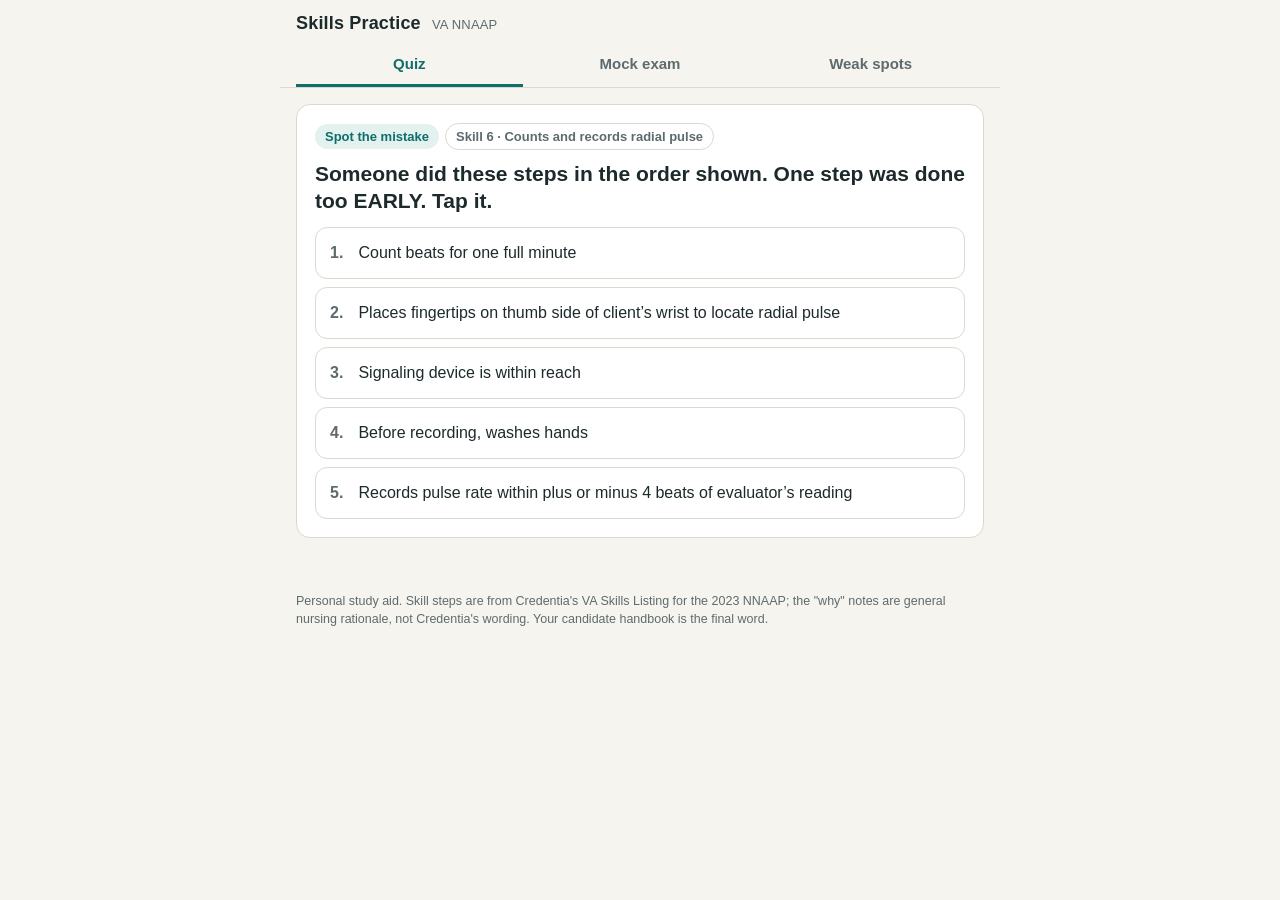
==== index.html @ c7c6305c "Nurse aide skills practice site: quiz, weak-spot tracking, mock exam Co-Authored-By: Claude Fable 5." ====
<!DOCTYPE html>
<html lang="en">
<head>
<meta charset="utf-8">
<meta name="viewport" content="width=device-width, initial-scale=1, viewport-fit=cover">
<meta name="apple-mobile-web-app-capable" content="yes">
<meta name="mobile-web-app-capable" content="yes">
<meta name="apple-mobile-web-app-title" content="Skills Practice">
<meta name="apple-mobile-web-app-status-bar-style" content="default">
<meta name="theme-color" content="#f6f4ef" media="(prefers-color-scheme: light)">
<meta name="theme-color" content="#141a1b" media="(prefers-color-scheme: dark)">
<link rel="apple-touch-icon" href="icon-180.png">
<meta name="robots" content="noindex, nofollow">
<title>Nurse Aide Skills Practice</title>
<link rel="stylesheet" href="style.css">
</head>
<body>
<header class="top">
  <div class="brand">Skills Practice <span>VA NNAAP</span></div>
  <nav>
    <button data-view="quiz" class="on">Quiz</button>
    <button data-view="mock">Mock exam</button>
    <button data-view="progress">Weak spots</button>
  </nav>
</header>
<main id="app" aria-live="polite"></main>
<footer>Personal study aid. Skill steps are from Credentia's VA Skills Listing for the 2023 NNAAP; the "why" notes are general nursing rationale, not Credentia's wording. Your candidate handbook is the final word.</footer>
<script src="data/skills.js"></script>
<script src="app.js"></script>
</body>
</html>
---- style.css ----
:root{
  --bg:#f6f4ef; --card:#ffffff; --ink:#1d2a2c; --muted:#5d6b6e; --line:#dcd8cf;
  --accent:#0f6e6a; --accent-ink:#ffffff; --soft:#e3f1ef;
  --good:#1f7a45; --good-bg:#e4f4ea; --bad:#a63a2b; --bad-bg:#fbe9e5; --warn:#8a5a00; --warn-bg:#fdf1d3;
}
@media (prefers-color-scheme:dark){
  :root{ --bg:#141a1b; --card:#1e2728; --ink:#e9efee; --muted:#9fb0b0; --line:#334143;
    --accent:#4fc3b9; --accent-ink:#06201e; --soft:#1f3a38;
    --good:#7bd69c; --good-bg:#183525; --bad:#f09a8b; --bad-bg:#3d1f1a; --warn:#f0c768; --warn-bg:#3a2e12; }
}
*{box-sizing:border-box}
html{-webkit-text-size-adjust:100%}
button,input,summary{touch-action:manipulation;-webkit-tap-highlight-color:transparent}
body{margin:0;background:var(--bg);color:var(--ink);font:17px/1.5 -apple-system,BlinkMacSystemFont,"Segoe UI",Roboto,Helvetica,Arial,sans-serif}
.top{position:sticky;top:0;z-index:5;background:var(--bg);border-bottom:1px solid var(--line);padding:calc(10px + env(safe-area-inset-top)) max(16px,env(safe-area-inset-right)) 0 max(16px,env(safe-area-inset-left));max-width:720px;margin:0 auto}
.brand{font-weight:700;font-size:18px;letter-spacing:.01em}
.brand span{font-weight:500;color:var(--muted);font-size:13px;margin-left:6px}
nav{display:flex;gap:4px;margin-top:8px}
nav button{flex:1;background:none;border:0;border-bottom:3px solid transparent;color:var(--muted);font:inherit;font-size:15px;font-weight:600;padding:8px 4px;cursor:pointer}
nav button.on{color:var(--accent);border-bottom-color:var(--accent)}
main{max-width:720px;margin:0 auto;padding:16px 16px 40px}
footer{max-width:720px;margin:0 auto;padding:0 16px calc(32px + env(safe-area-inset-bottom));color:var(--muted);font-size:12.5px}
.card{background:var(--card);border:1px solid var(--line);border-radius:14px;padding:18px;margin-bottom:14px}
.meta{display:flex;flex-wrap:wrap;gap:6px;align-items:center;margin-bottom:10px;font-size:13px}
.tag{background:var(--soft);color:var(--accent);border-radius:999px;padding:3px 10px;font-weight:600}
.tag.plain{background:none;border:1px solid var(--line);color:var(--muted)}
h1{font-size:21px;line-height:1.3;margin:0 0 12px}
h2{font-size:17px;margin:18px 0 8px}
p{margin:0 0 12px}
.muted{color:var(--muted)}
.small{font-size:14px}
.context{background:var(--soft);border-radius:10px;padding:12px 14px;margin:0 0 14px;font-weight:500}
ol.ctx{margin:0 0 14px;padding:0;list-style:none;counter-reset:c}
ol.ctx li{counter-increment:c;position:relative;padding:9px 12px 9px 40px;border:1px solid var(--line);border-radius:10px;margin-bottom:6px;font-size:15.5px}
ol.ctx li::before{content:counter(c);position:absolute;left:12px;top:9px;font-weight:700;color:var(--muted)}
ol.ctx li.gap{border-style:dashed;border-color:var(--accent);color:var(--accent);font-weight:700}
.opts{display:grid;gap:8px}
.opt{display:block;width:100%;text-align:left;background:var(--card);color:var(--ink);border:1.5px solid var(--line);border-radius:12px;padding:13px 14px;font:inherit;font-size:16px;cursor:pointer;min-height:48px}
@media (hover:hover){.opt:hover{border-color:var(--accent)}}
.opt:active{border-color:var(--accent)}
.opt .num{display:inline-block;min-width:24px;font-weight:700;color:var(--muted)}
.opt.right{border-color:var(--good);background:var(--good-bg)}
.opt.wrong{border-color:var(--bad);background:var(--bad-bg)}
.opt[disabled]{cursor:default;opacity:1}
.opt .sub{display:block;color:var(--muted);font-size:13.5px;margin-top:3px}
.btn{display:inline-block;background:var(--accent);color:var(--accent-ink);border:0;border-radius:12px;padding:13px 20px;font:inherit;font-weight:700;cursor:pointer;min-height:48px}
.btn.ghost{background:none;color:var(--accent);border:1.5px solid var(--accent)}
.btn[disabled]{opacity:.45;cursor:default}
.row{display:flex;flex-wrap:wrap;gap:10px;margin-top:14px}
.numrow{display:flex;gap:10px;align-items:center;flex-wrap:wrap}
.numrow input{font:inherit;font-size:20px;width:120px;padding:10px 12px;border:1.5px solid var(--line);border-radius:12px;background:var(--card);color:var(--ink)}
.slotlabel{font-size:13px;font-weight:700;text-transform:uppercase;letter-spacing:.05em;color:var(--muted);margin:14px 0 6px}
.empty{border:1.5px dashed var(--line);border-radius:12px;padding:14px;color:var(--muted);font-size:15px}
.fb{border-radius:14px;padding:16px 18px;margin-top:14px}
.fb.good{background:var(--good-bg);border:1px solid var(--good)}
.fb.bad{background:var(--bad-bg);border:1px solid var(--bad)}
.fb h2{margin:0 0 8px;font-size:18px}
.fb.good h2{color:var(--good)} .fb.bad h2{color:var(--bad)}
.fb ol,.fb ul{margin:6px 0 10px;padding-left:22px}
.fb li{margin-bottom:5px}
.crit{display:inline-block;background:var(--warn-bg);color:var(--warn);border-radius:6px;padding:1px 7px;font-size:12px;font-weight:700;white-space:nowrap;vertical-align:1px}
.why{border-left:3px solid var(--accent);padding-left:10px;margin:8px 0}
.timer{font-variant-numeric:tabular-nums;font-weight:700}
.timer.low{color:var(--bad)}
.bar{height:8px;background:var(--line);border-radius:99px;overflow:hidden;margin-top:6px}
.bar i{display:block;height:100%;background:var(--accent)}
.bar i.lowp{background:var(--bad)} .bar i.midp{background:var(--warn)}
.skillrow{padding:12px 0;border-bottom:1px solid var(--line)}
.skillrow:last-child{border-bottom:0}
.skillrow .hd{display:flex;justify-content:space-between;gap:10px;font-size:15.5px}
.result{display:flex;justify-content:space-between;gap:10px;align-items:center;padding:10px 0;border-bottom:1px solid var(--line)}
.pill{border-radius:999px;padding:3px 11px;font-size:13px;font-weight:700;white-space:nowrap}
.pill.s{background:var(--good-bg);color:var(--good)} .pill.u{background:var(--bad-bg);color:var(--bad)}
.stats{display:flex;gap:10px;margin-bottom:14px}
.stat{flex:1;background:var(--card);border:1px solid var(--line);border-radius:12px;padding:10px 12px;text-align:center}
.stat b{display:block;font-size:22px}
.stat span{font-size:12.5px;color:var(--muted)}
button:focus-visible,input:focus-visible{outline:3px solid var(--accent);outline-offset:2px}
details summary{cursor:pointer;padding:8px 0;color:var(--accent);font-weight:600}
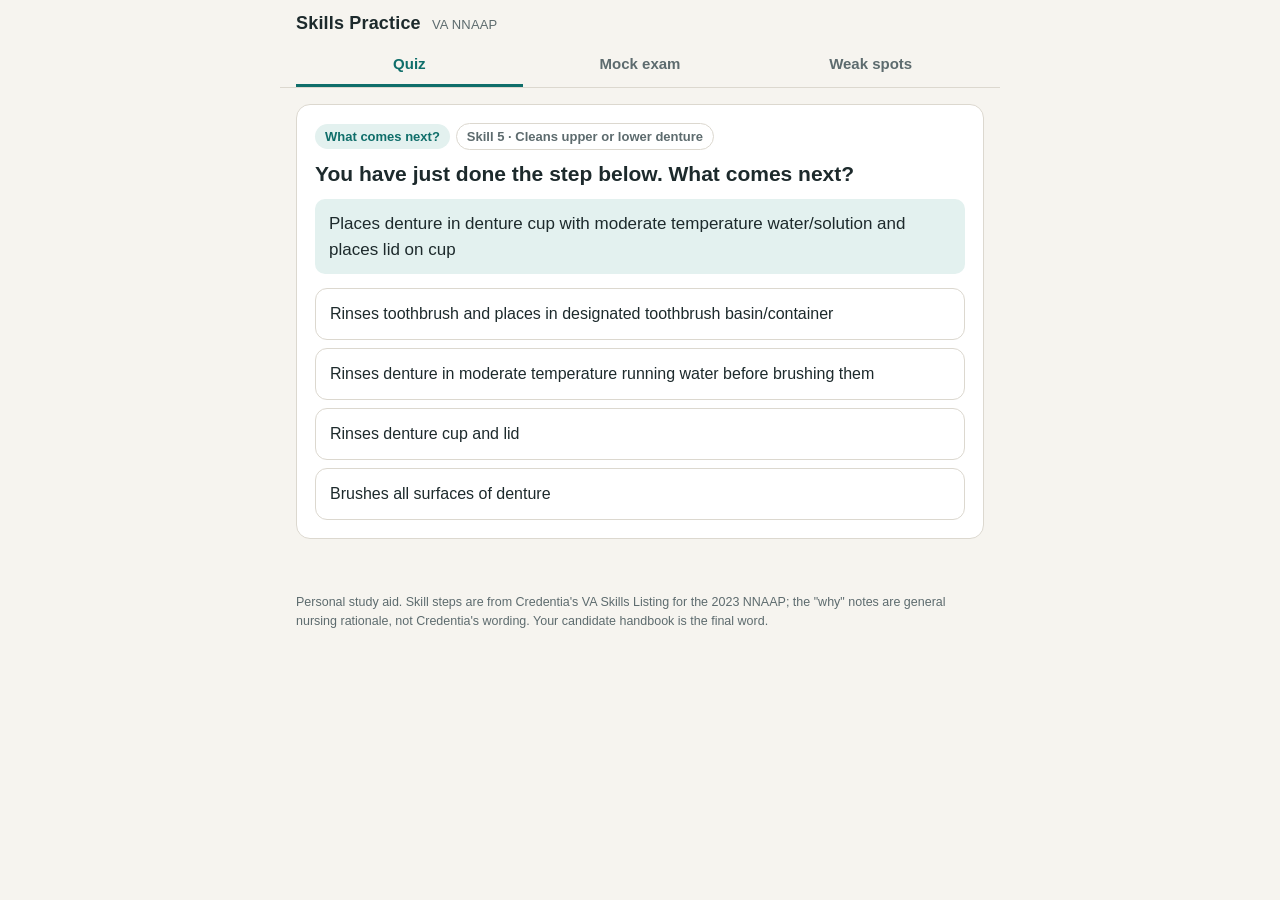
==== commit 3ecdd0a3: "Add spoken mock exam: speech recognition, in-browser step matching, misheard-step overrides Co-Autho" ====
--- a/index.html
+++ b/index.html
@@ -26,6 +26,7 @@
 <main id="app" aria-live="polite"></main>
 <footer>Personal study aid. Skill steps are from Credentia's VA Skills Listing for the 2023 NNAAP; the "why" notes are general nursing rationale, not Credentia's wording. Your candidate handbook is the final word.</footer>
 <script src="data/skills.js"></script>
+<script src="data/say.js"></script>
 <script src="app.js"></script>
 </body>
 </html>
--- a/style.css
+++ b/style.css
@@ -77,3 +77,4 @@
 .stat span{font-size:12.5px;color:var(--muted)}
 button:focus-visible,input:focus-visible{outline:3px solid var(--accent);outline-offset:2px}
 details summary{cursor:pointer;padding:8px 0;color:var(--accent);font-weight:600}
+[hidden]{display:none!important}
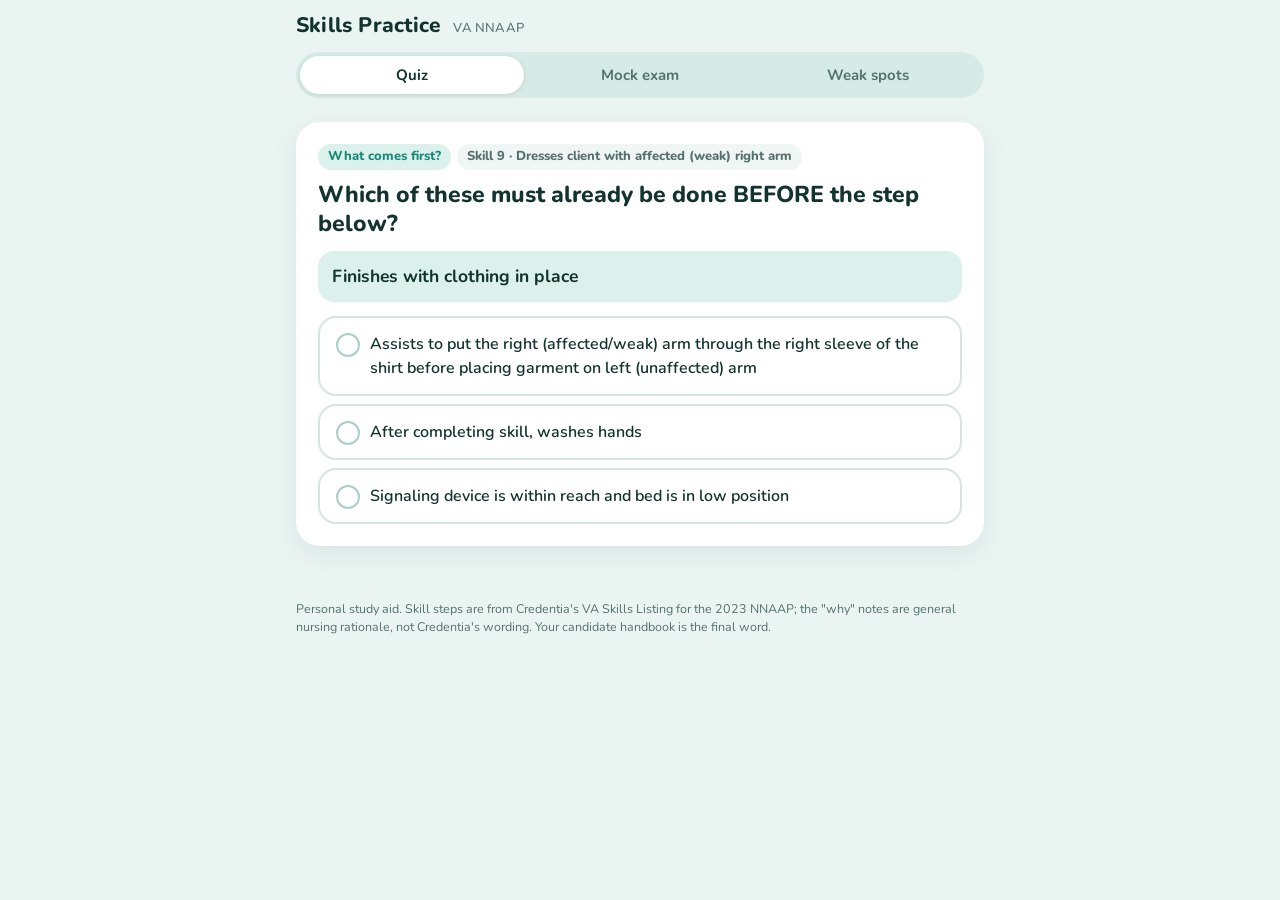
==== commit 9a307fe6: "Scrub cap design with dark mode; hide spoken practice for now; remove mic test page Co-Authored-By: " ====
--- a/index.html
+++ b/index.html
@@ -7,8 +7,8 @@
 <meta name="mobile-web-app-capable" content="yes">
 <meta name="apple-mobile-web-app-title" content="Skills Practice">
 <meta name="apple-mobile-web-app-status-bar-style" content="default">
-<meta name="theme-color" content="#f6f4ef" media="(prefers-color-scheme: light)">
-<meta name="theme-color" content="#141a1b" media="(prefers-color-scheme: dark)">
+<meta name="theme-color" content="#eaf5f2" media="(prefers-color-scheme: light)">
+<meta name="theme-color" content="#0f1f1c" media="(prefers-color-scheme: dark)">
 <link rel="apple-touch-icon" href="icon-180.png">
 <meta name="robots" content="noindex, nofollow">
 <title>Nurse Aide Skills Practice</title>
@@ -26,7 +26,6 @@
 <main id="app" aria-live="polite"></main>
 <footer>Personal study aid. Skill steps are from Credentia's VA Skills Listing for the 2023 NNAAP; the "why" notes are general nursing rationale, not Credentia's wording. Your candidate handbook is the final word.</footer>
 <script src="data/skills.js"></script>
-<script src="data/say.js"></script>
 <script src="app.js"></script>
 </body>
 </html>
--- a/style.css
+++ b/style.css
@@ -1,12 +1,15 @@
+@font-face{font-family:Nunito;src:url(fonts/nunito.woff2) format("woff2");font-weight:200 1000;font-display:swap}
 :root{
-  --bg:#f6f4ef; --card:#ffffff; --ink:#1d2a2c; --muted:#5d6b6e; --line:#dcd8cf;
-  --accent:#0f6e6a; --accent-ink:#ffffff; --soft:#e3f1ef;
-  --good:#1f7a45; --good-bg:#e4f4ea; --bad:#a63a2b; --bad-bg:#fbe9e5; --warn:#8a5a00; --warn-bg:#fdf1d3;
+  --bg:#eaf5f2; --card:#ffffff; --ink:#12332f; --muted:#55716c; --line:#d3e6e1; --ring:#a9cfc7;
+  --accent:#178a78; --accent-ink:#ffffff; --soft:#dcf1ec; --chip:#f0f6f4; --navbg:#d7ebe6; --navon:#ffffff;
+  --good:#177a4a; --good-bg:#def5e8; --bad:#b3402f; --bad-bg:#fdebe6; --warn:#8a5a00; --warn-bg:#fff0c9;
+  --shadow:0 8px 26px rgba(18,51,47,.08);
 }
 @media (prefers-color-scheme:dark){
-  :root{ --bg:#141a1b; --card:#1e2728; --ink:#e9efee; --muted:#9fb0b0; --line:#334143;
-    --accent:#4fc3b9; --accent-ink:#06201e; --soft:#1f3a38;
-    --good:#7bd69c; --good-bg:#183525; --bad:#f09a8b; --bad-bg:#3d1f1a; --warn:#f0c768; --warn-bg:#3a2e12; }
+  :root{ --bg:#0f1f1c; --card:#182f2a; --ink:#e6f4f0; --muted:#9dbab3; --line:#2b4a43; --ring:#4a7a70;
+    --accent:#5fd1bb; --accent-ink:#06221d; --soft:#1f3d37; --chip:#21403a; --navbg:#182f2a; --navon:#2b4a43;
+    --good:#7bd69c; --good-bg:#183a2a; --bad:#f3a091; --bad-bg:#40221c; --warn:#f0c768; --warn-bg:#3d3113;
+    --shadow:0 8px 26px rgba(0,0,0,.25); }
 }
 *{box-sizing:border-box}
 html{-webkit-text-size-adjust:100%}
@@ -78,3 +81,33 @@
 button:focus-visible,input:focus-visible{outline:3px solid var(--accent);outline-offset:2px}
 details summary{cursor:pointer;padding:8px 0;color:var(--accent);font-weight:600}
 [hidden]{display:none!important}
+select{display:block;width:100%;font:inherit;font-size:16px;padding:11px 12px;margin-top:4px;border:1.5px solid var(--line);border-radius:12px;background:var(--card);color:var(--ink)}
+
+/* ---- Scrub cap theme ---- */
+body{font-family:Nunito,ui-rounded,system-ui,-apple-system,"Segoe UI",Roboto,sans-serif;font-size:17.5px}
+.top{border-bottom:0}
+.brand{font-size:21px;font-weight:800}
+nav{background:var(--navbg);border-radius:999px;padding:4px;margin:10px 0 8px}
+nav button{border:0;border-radius:999px;padding:8px 4px;font-weight:700}
+nav button.on{background:var(--navon);color:var(--ink);box-shadow:0 1px 4px rgba(18,51,47,.12)}
+.card{border:0;border-radius:24px;padding:22px;box-shadow:var(--shadow)}
+h1{font-weight:800;font-size:23px}
+h2{font-weight:800}
+.tag{font-weight:800}
+.tag.plain{border:0;background:var(--chip)}
+.context{border-radius:16px;font-weight:700}
+ol.ctx li{border-radius:14px}
+.opt{border:2px solid var(--line);border-radius:18px;padding:14px 16px 14px 50px;position:relative;font-weight:600}
+.opt::before{content:"";position:absolute;left:16px;top:15px;width:20px;height:20px;border-radius:50%;border:2px solid var(--ring)}
+.opt:has(.num){padding-left:16px}
+.opt:has(.num)::before{display:none}
+.opt.right::before{background:var(--good);border-color:var(--good)}
+.opt.wrong::before{background:var(--bad);border-color:var(--bad)}
+.btn{border-radius:999px;padding:14px 26px;font-weight:800}
+.btn.ghost{border-width:2px}
+.fb{border-radius:20px;border-width:0}
+.crit{border-radius:999px}
+.empty{border-radius:18px;border-width:2px}
+.stat{border:0;border-radius:18px;box-shadow:var(--shadow)}
+.numrow input{border-width:2px;border-radius:16px}
+.skillrow .hd .muted{white-space:nowrap}
